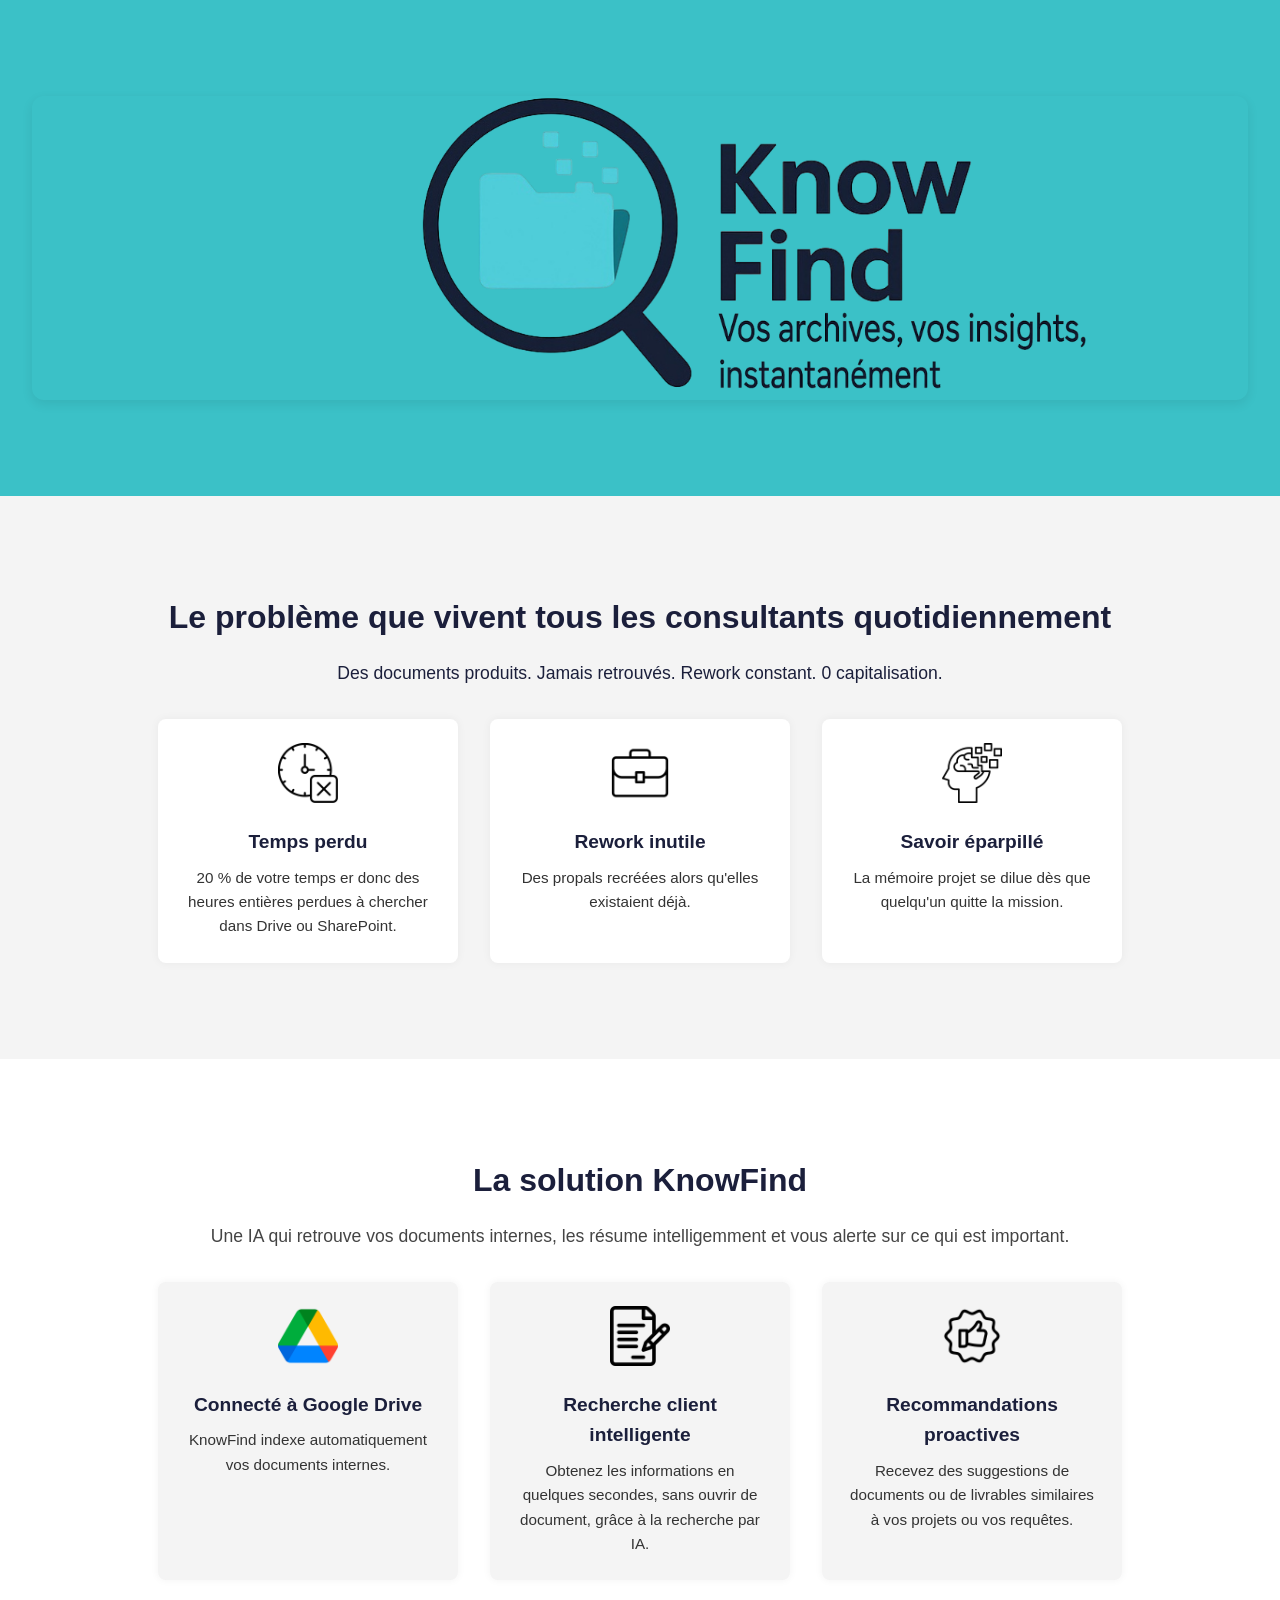
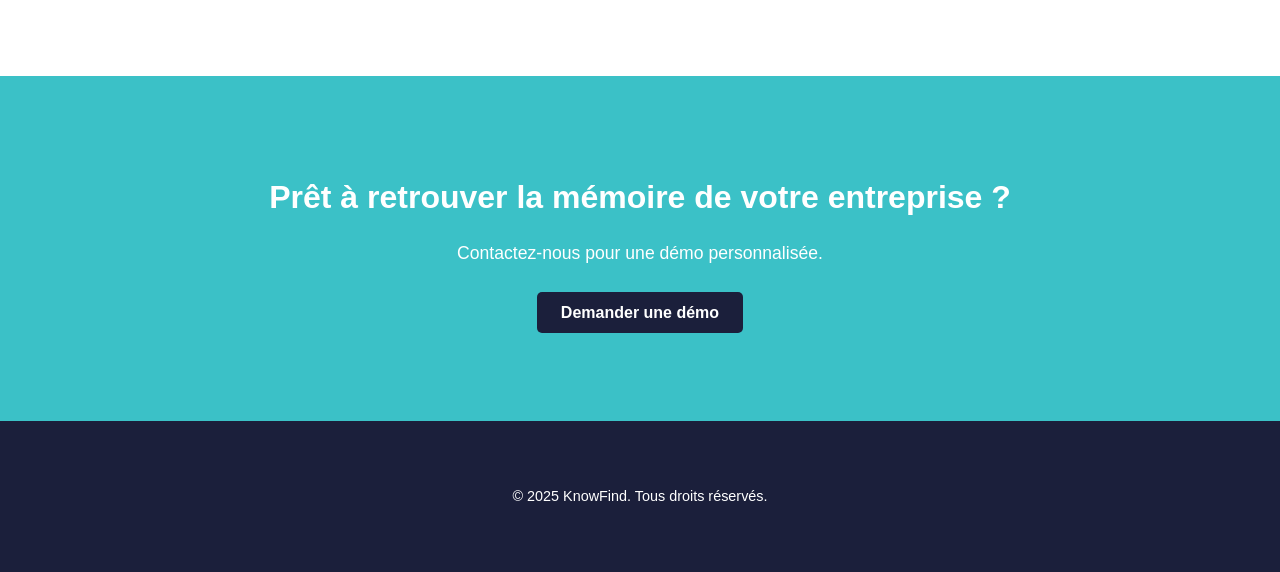
==== index.html @ 9fde9c13 "Add files via upload" ====
<!DOCTYPE html>
<html lang="fr">
<head>
  <meta charset="UTF-8" />
  <meta name="viewport" content="width=device-width, initial-scale=1.0" />
  <title>KnowFind</title>
  <link rel="stylesheet" href="css/style.css" />
</head>
<body>
  <!-- Section 1: Hero -->
  <section class="hero">
    <img src="assets/icons/banner.png" alt="KnowFind Bannière" class="hero-banner" />
  </section>

  <!-- Section 2: Problème -->
  <section class="problem">
    <div class="container">
      <h2>Le problème que vivent tous les consultants quotidiennement</h2>
      <p class="intro">Des documents produits. Jamais retrouvés. Rework constant. 0 capitalisation.</p>
      <div class="problem-cards">
        <div class="card">
          <img src="assets/icons/clock.png" alt="Temps perdu">
          <h3>Temps perdu</h3>
          <p>20 % de votre temps er donc des heures entières perdues à chercher dans Drive ou SharePoint.</p>
        </div>
        <div class="card">
          <img src="assets/icons/briefcase.png" alt="Rework" />
          <h3> Rework inutile</h3>
          <p>Des propals recréées alors qu'elles existaient déjà.</p>
        </div>
        <div class="card">
          <img src="assets/icons/memory-loss.png" alt="Savoir perdu" />
          <h3> Savoir éparpillé</h3>
          <p>La mémoire projet se dilue dès que quelqu'un quitte la mission.</p>
        </div>
      </div>
    </div>
  </section>

  <!-- Section 3: Solution -->
  <section class="solution">
    <div class="container">
      <h2>La solution KnowFind</h2>
      <p class="intro">
      Une IA qui retrouve vos documents internes, les résume intelligemment et vous alerte sur ce qui est important.
      </p>
      <div class="solution-features">
        <div class="feature">
          <img src="assets/icons/google-drive.png" alt="Connexion Drive" />
          <h3> Connecté à Google Drive</h3>
          <p>KnowFind indexe automatiquement vos documents internes.</p>
        </div>
        <div class="feature">
          <img src="assets/icons/contract.png" alt="Résumé intelligent" />
          <h3> Recherche client intelligente</h3>
          <p>Obtenez les informations en quelques secondes, sans ouvrir de document, grâce à la recherche par IA.</p>
        </div>
        <div class="feature">
          <img src="assets/icons/like.png" alt="Recommandations" />
          <h3> Recommandations proactives</h3>
          <p>Recevez des suggestions de documents ou de livrables similaires à vos projets ou vos requêtes.</p>
        </div>
      </div>
    </div>
  </section>
  <!-- Section 4: Appel à l'action -->
  <section class="cta-final">
    <div class="container">
      <h2>Prêt à retrouver la mémoire de votre entreprise ?</h2>
      <p>Contactez-nous pour une démo personnalisée.</p>
      <a class="button" href="mailto:contact@knowfind.com?subject=Demande%20de%20d%C3%A9mo%20KnowFind">Demander une démo</a>
    </div>
  </section>

  <!-- Footer -->
  <footer class="footer">
    <div class="container">
      <p>&copy; 2025 KnowFind. Tous droits réservés.</p>
    </div>
  </footer>
</body>
</html>
---- css/style.css ----
/* Reset de base */
* {
  margin: 0;
  padding: 0;
  box-sizing: border-box;
}

body {
  font-family: 'Segoe UI', Tahoma, Geneva, Verdana, sans-serif;
  line-height: 1.6;
  background-color: #ffffff;
  color: #1b1f3b;
}

.container {
  max-width: 1100px;
  margin: 0 auto;
  padding: 2rem;
}

/* HERO */
.hero {
  background-color: #3bc1c7;
  padding: 4rem 2rem;
  text-align: center;
}

.hero-banner {
  max-width: 100%;
  height: auto;
  display: block;
  margin: 2rem auto;
  border-radius: 12px;
  box-shadow: 0 4px 12px rgba(0, 0, 0, 0.08);
}

.cta-button {
  display: inline-block;
  background-color: #1b1f3b;
  color: white;
  padding: 0.75rem 1.5rem;
  border-radius: 5px;
  text-decoration: none;
  font-weight: bold;
  transition: background-color 0.3s ease;
}

.cta-button:hover {
  background-color: #11152b;
}

/* SECTION PROBLÈME */
.problem {
  background-color: #f4f4f4;
  padding: 4rem 2rem;
  text-align: center;
}

.problem h2 {
  font-size: 2rem;
  margin-bottom: 1rem;
}

.problem .intro {
  font-size: 1.1rem;
  margin-bottom: 2rem;
}

.problem-cards {
  display: flex;
  flex-wrap: wrap;
  justify-content: center;
  gap: 2rem;
}

.card {
  background-color: white;
  padding: 1.5rem;
  border-radius: 8px;
  box-shadow: 0 0 10px rgba(0, 0, 0, 0.05);
  max-width: 300px;
}

.card img {
  max-width: 60px;
  margin-bottom: 1rem;
}

.card h3 {
  margin-bottom: 0.5rem;
  font-size: 1.2rem;
}

.card p {
  font-size: 0.95rem;
  color: #333;
}

/* SECTION SOLUTION */
.solution {
  background-color: #ffffff;
  padding: 4rem 2rem;
  text-align: center;
}

.solution h2 {
  font-size: 2rem;
  margin-bottom: 1rem;
}

.solution .intro {
  font-size: 1.1rem;
  margin-bottom: 2rem;
  color: #444;
}

.solution-features {
  display: flex;
  flex-wrap: wrap;
  justify-content: center;
  gap: 2rem;
}

.feature {
  background-color: #f4f4f4;
  padding: 1.5rem;
  border-radius: 8px;
  box-shadow: 0 0 8px rgba(0, 0, 0, 0.05);
  max-width: 300px;
  text-align: center;
}

.feature img {
  max-width: 60px;
  margin-bottom: 1rem;
}

.feature h3 {
  margin-bottom: 0.5rem;
  font-size: 1.2rem;
  color: #1b1f3b;
}

.feature p {
  font-size: 0.95rem;
  color: #333;
}

/* SECTION CTA */
.cta-final {
  background-color: #3bc1c7;
  color: white;
  text-align: center;
  padding: 4rem 2rem;
}

.cta-final h2 {
  font-size: 2rem;
  margin-bottom: 1rem;
}

.cta-final p {
  font-size: 1.1rem;
  margin-bottom: 2rem;
}

.cta-final a.button {
  background-color: #1b1f3b;
  color: white;
  padding: 0.75rem 1.5rem;
  border-radius: 5px;
  text-decoration: none;
  font-weight: bold;
  transition: background-color 0.3s ease;
}

.cta-final a.button:hover {
  background-color: #11152b;
}

/* FOOTER */
.footer {
  background-color: #1b1f3b;
  color: white;
  text-align: center;
  padding: 2rem;
  font-size: 0.9rem;
}
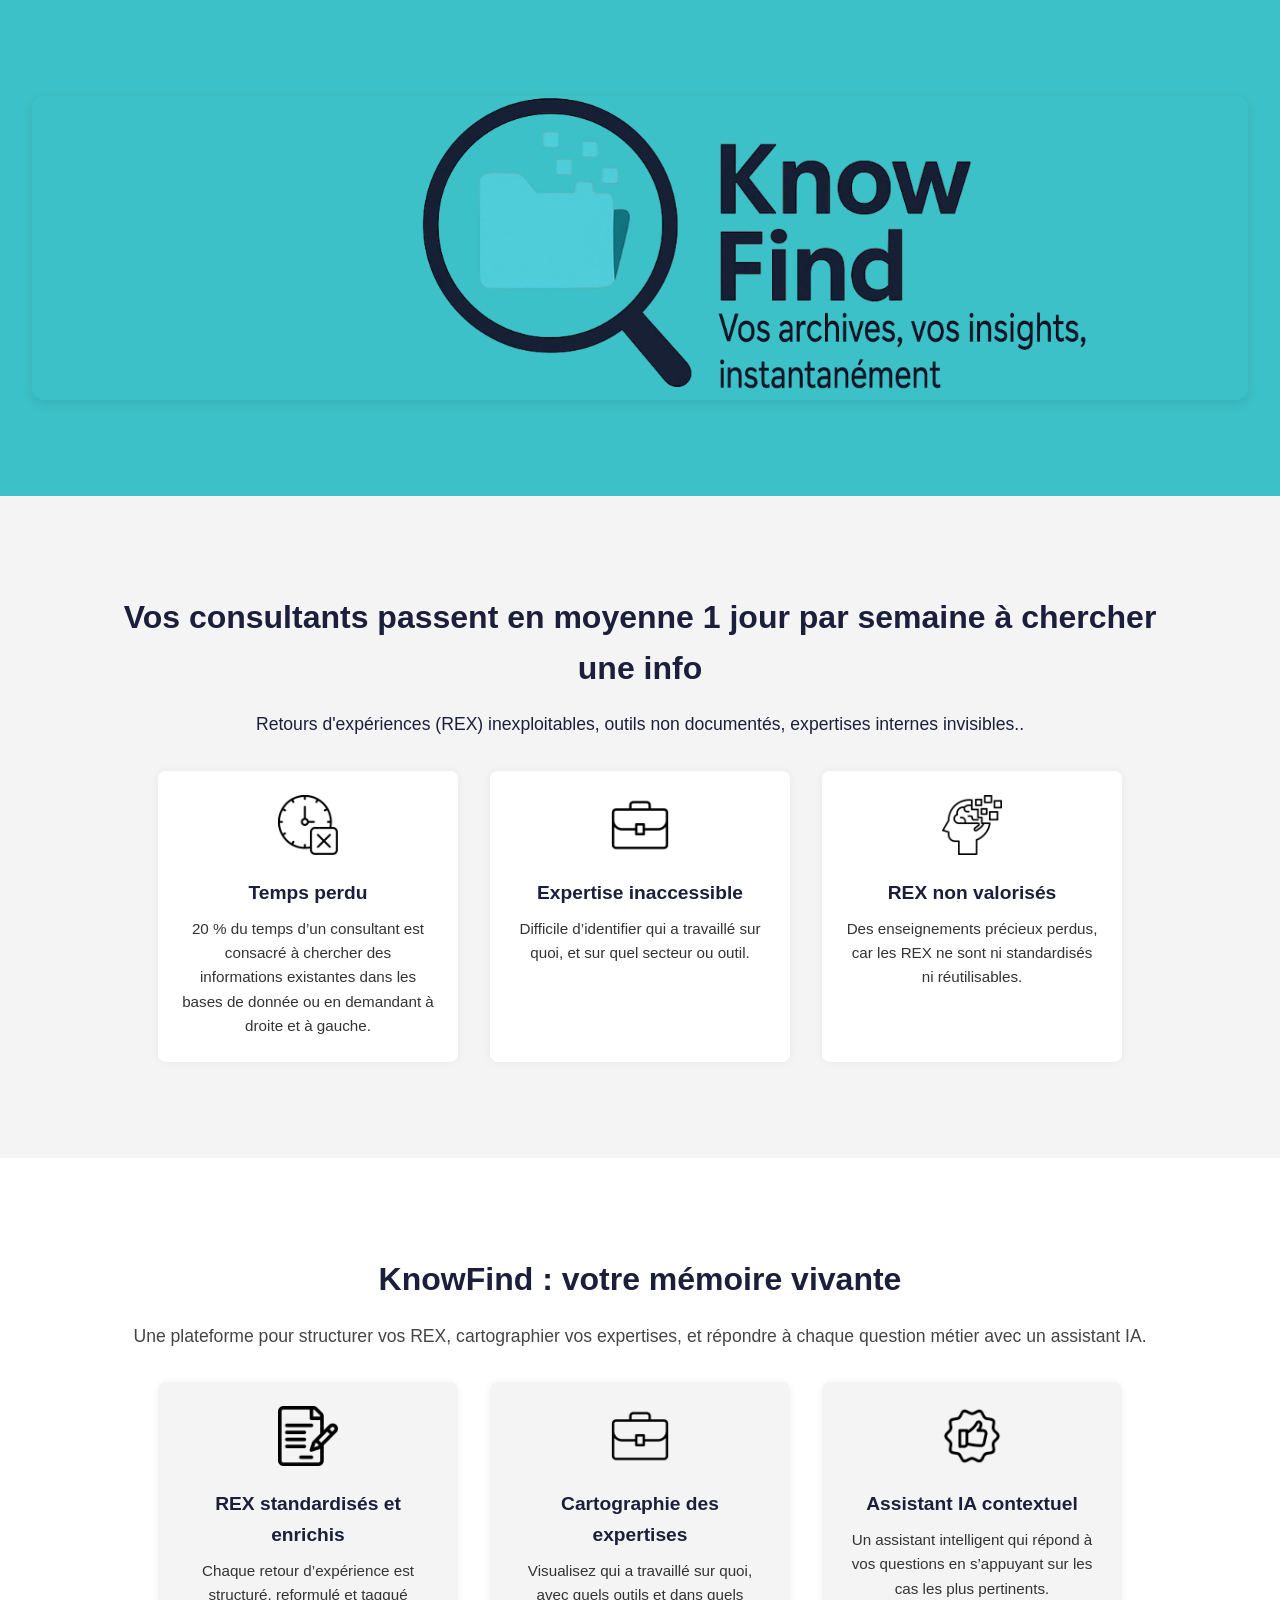
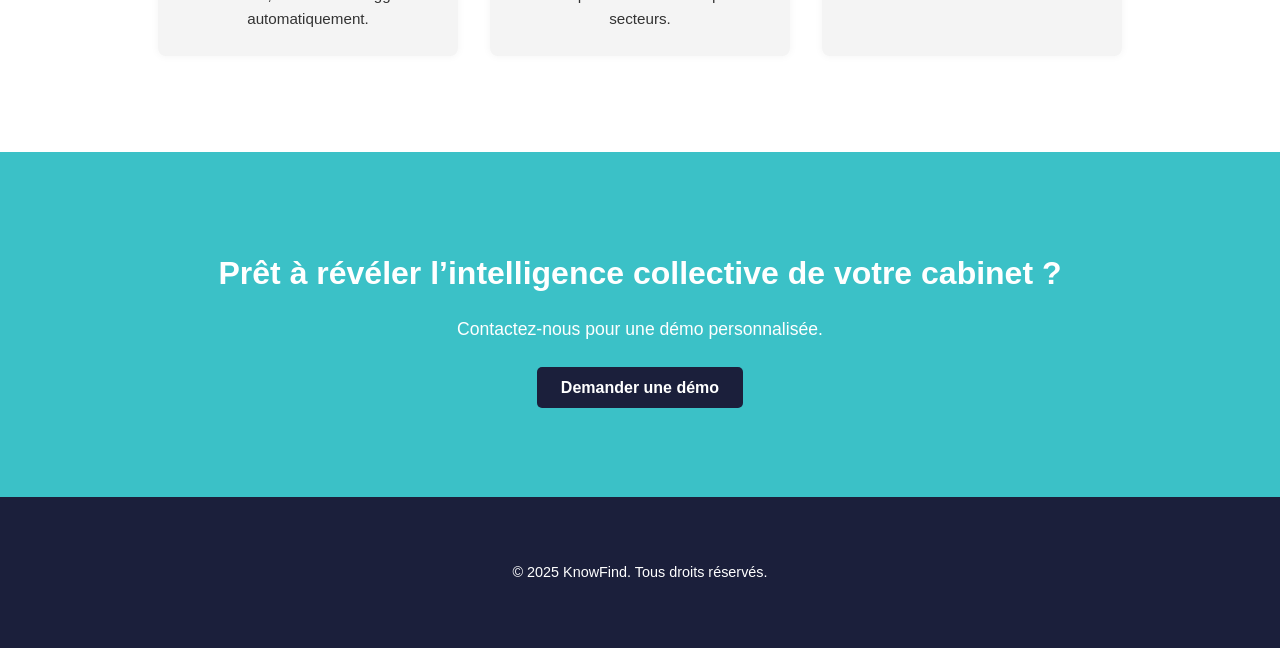
==== commit f92b6e72: "Add files via upload" ====
--- a/index.html
+++ b/index.html
@@ -15,23 +15,23 @@
   <!-- Section 2: Problème -->
   <section class="problem">
     <div class="container">
-      <h2>Le problème que vivent tous les consultants quotidiennement</h2>
-      <p class="intro">Des documents produits. Jamais retrouvés. Rework constant. 0 capitalisation.</p>
+      <h2>Vos consultants passent en moyenne 1 jour par semaine à chercher une info</h2>
+      <p class="intro">Retours d'expériences (REX) inexploitables, outils non documentés, expertises internes invisibles..</p>
       <div class="problem-cards">
         <div class="card">
           <img src="assets/icons/clock.png" alt="Temps perdu">
           <h3>Temps perdu</h3>
-          <p>20 % de votre temps er donc des heures entières perdues à chercher dans Drive ou SharePoint.</p>
+          <p>20 % du temps d’un consultant est consacré à chercher des informations existantes dans les bases de donnée ou en demandant à droite et à gauche.</p>
         </div>
         <div class="card">
-          <img src="assets/icons/briefcase.png" alt="Rework" />
-          <h3> Rework inutile</h3>
-          <p>Des propals recréées alors qu'elles existaient déjà.</p>
+          <img src="assets/icons/briefcase.png" alt="Expertise inaccessible" />
+          <h3>Expertise inaccessible</h3>
+          <p>Difficile d’identifier qui a travaillé sur quoi, et sur quel secteur ou outil.</p>
         </div>
         <div class="card">
           <img src="assets/icons/memory-loss.png" alt="Savoir perdu" />
-          <h3> Savoir éparpillé</h3>
-          <p>La mémoire projet se dilue dès que quelqu'un quitte la mission.</p>
+          <h3>REX non valorisés</h3>
+          <p>Des enseignements précieux perdus, car les REX ne sont ni standardisés ni réutilisables.</p>
         </div>
       </div>
     </div>
@@ -40,33 +40,34 @@
   <!-- Section 3: Solution -->
   <section class="solution">
     <div class="container">
-      <h2>La solution KnowFind</h2>
+      <h2>KnowFind : votre mémoire vivante</h2>
       <p class="intro">
-      Une IA qui retrouve vos documents internes, les résume intelligemment et vous alerte sur ce qui est important.
+        Une plateforme pour structurer vos REX, cartographier vos expertises, et répondre à chaque question métier avec un assistant IA.
       </p>
       <div class="solution-features">
         <div class="feature">
-          <img src="assets/icons/google-drive.png" alt="Connexion Drive" />
-          <h3> Connecté à Google Drive</h3>
-          <p>KnowFind indexe automatiquement vos documents internes.</p>
+          <img src="assets/icons/contract.png" alt="REX structuré" />
+          <h3>REX standardisés et enrichis</h3>
+          <p>Chaque retour d’expérience est structuré, reformulé et taggué automatiquement.</p>
         </div>
         <div class="feature">
-          <img src="assets/icons/contract.png" alt="Résumé intelligent" />
-          <h3> Recherche client intelligente</h3>
-          <p>Obtenez les informations en quelques secondes, sans ouvrir de document, grâce à la recherche par IA.</p>
+          <img src="assets/icons/briefcase.png" alt="Cartographie des experts" />
+          <h3>Cartographie des expertises</h3>
+          <p>Visualisez qui a travaillé sur quoi, avec quels outils et dans quels secteurs.</p>
         </div>
         <div class="feature">
-          <img src="assets/icons/like.png" alt="Recommandations" />
-          <h3> Recommandations proactives</h3>
-          <p>Recevez des suggestions de documents ou de livrables similaires à vos projets ou vos requêtes.</p>
+          <img src="assets/icons/like.png" alt="Assistant IA" />
+          <h3>Assistant IA contextuel</h3>
+          <p>Un assistant intelligent qui répond à vos questions en s’appuyant sur les cas les plus pertinents.</p>
         </div>
       </div>
     </div>
   </section>
+
   <!-- Section 4: Appel à l'action -->
   <section class="cta-final">
     <div class="container">
-      <h2>Prêt à retrouver la mémoire de votre entreprise ?</h2>
+      <h2>Prêt à révéler l’intelligence collective de votre cabinet ?</h2>
       <p>Contactez-nous pour une démo personnalisée.</p>
       <a class="button" href="mailto:contact@knowfind.com?subject=Demande%20de%20d%C3%A9mo%20KnowFind">Demander une démo</a>
     </div>
@@ -79,4 +80,4 @@
     </div>
   </footer>
 </body>
-</html>
+</html>
